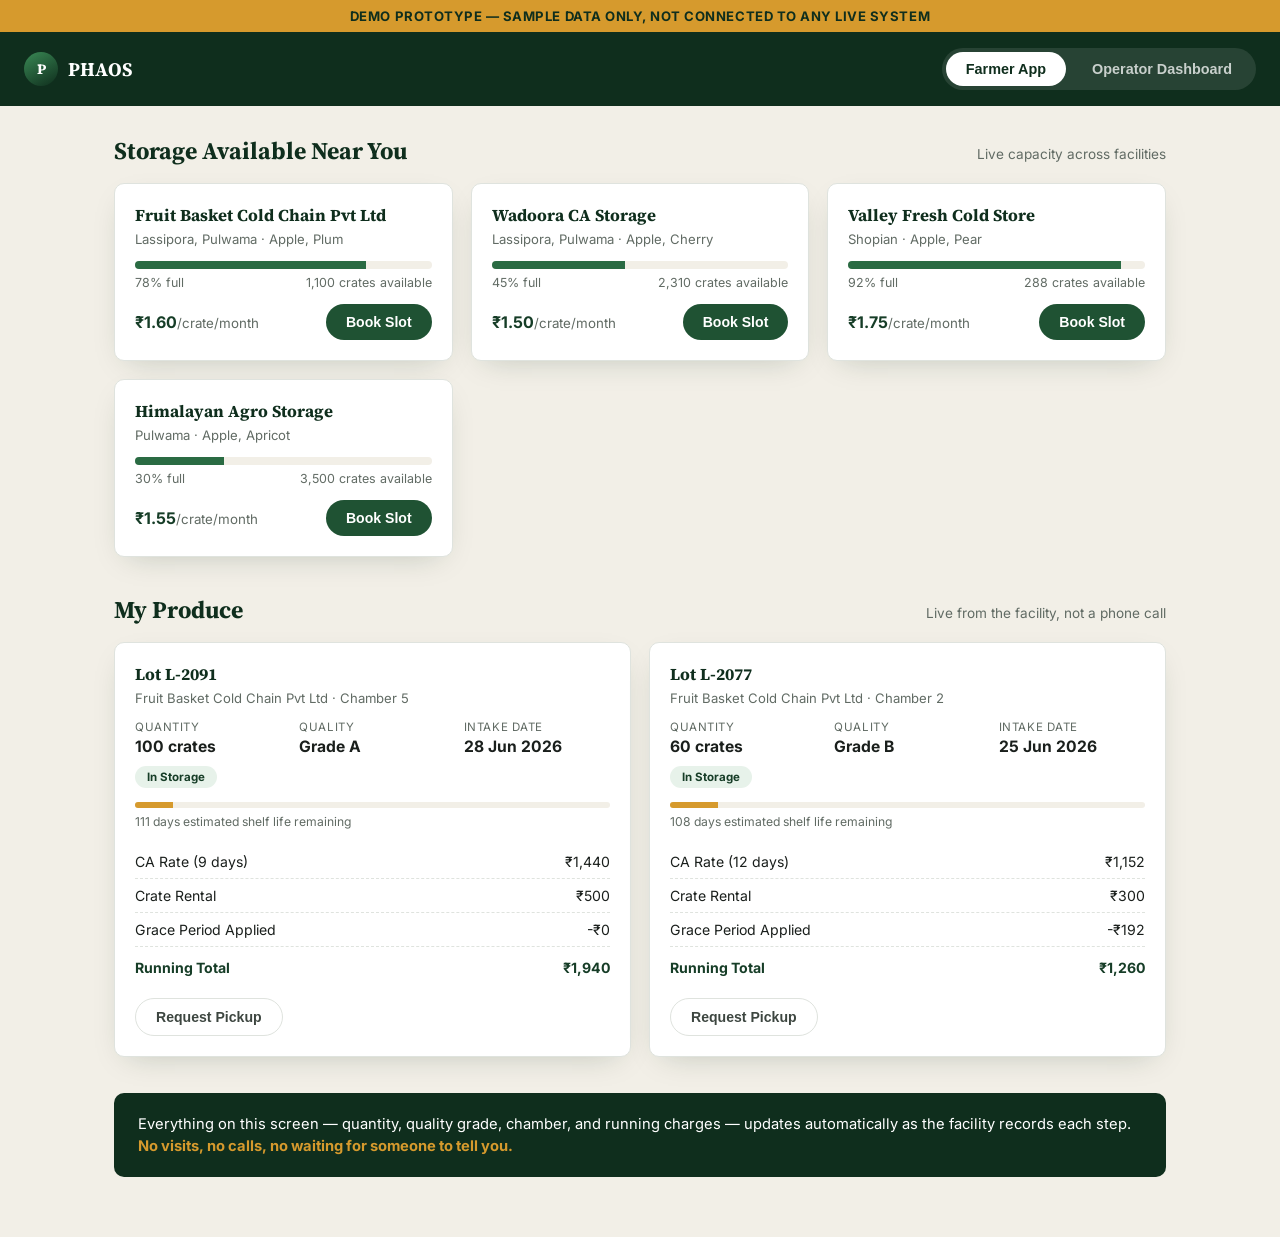
==== phaos-mvp/index.html @ 26be8e6c "Add PHAOS demo prototype for CA owner feedback session" ====
<!DOCTYPE html>
<html lang="en">
<head>
<meta charset="UTF-8" />
<meta name="viewport" content="width=device-width, initial-scale=1.0" />
<title>PHAOS — Demo Prototype</title>
<link rel="preconnect" href="https://fonts.googleapis.com">
<link href="https://fonts.googleapis.com/css2?family=Inter:wght@400;500;600;700&family=Source+Serif+4:wght@500;600;700&display=swap" rel="stylesheet">
<link rel="stylesheet" href="css/style.css" />
</head>
<body>

<div class="demo-banner">DEMO PROTOTYPE — SAMPLE DATA ONLY, NOT CONNECTED TO ANY LIVE SYSTEM</div>

<header class="app-header">
  <div class="brand"><span class="brand-mark">P</span> PHAOS</div>
  <div class="tabs">
    <button class="tab-btn active" data-tab="farmer" onclick="switchTab('farmer')">Farmer App</button>
    <button class="tab-btn" data-tab="operator" onclick="switchTab('operator')">Operator Dashboard</button>
  </div>
</header>

<main>

  <section id="view-farmer" class="view active">
    <div class="section-title">
      <h2>Storage Available Near You</h2>
      <p>Live capacity across facilities</p>
    </div>
    <div class="grid" id="facility-list"></div>

    <div class="section-title">
      <h2>My Produce</h2>
      <p>Live from the facility, not a phone call</p>
    </div>
    <div class="grid" id="lot-list"></div>

    <div class="callout">
      Everything on this screen — quantity, quality grade, chamber, and running charges — updates automatically as the facility records each step. <strong>No visits, no calls, no waiting for someone to tell you.</strong>
    </div>
  </section>

  <section id="view-operator" class="view">
    <div class="section-title">
      <h2>Chamber Occupancy</h2>
      <p>Live view — same data your farmers now see on their own phones</p>
    </div>
    <div class="dash-grid" id="chamber-grid"></div>

    <div class="section-title">
      <h2>Recent Activity</h2>
      <p>Across all gate, quality, and dispatch events</p>
    </div>
    <div class="activity-feed" id="activity-feed"></div>

    <div class="callout">
      This is the same operational visibility you have today — <strong>plus a farmer-facing layer your current system doesn't offer</strong>, at no extra work for your staff.
    </div>
  </section>

</main>

<div class="modal-overlay" id="modal-overlay">
  <div class="modal">
    <h3 id="modal-facility-name">Book Storage</h3>
    <div id="modal-body"></div>
  </div>
</div>

<script src="js/app.js"></script>
</body>
</html>
---- phaos-mvp/css/style.css ----
:root {
  --green-900: #0f2e1d;
  --green-800: #163d27;
  --green-700: #1f5233;
  --green-600: #2a6b43;
  --green-500: #3a8955;
  --green-100: #e7f2ea;
  --amber-500: #d69a2d;
  --amber-600: #b9821f;
  --ink-900: #1a1f1c;
  --ink-700: #3d4640;
  --ink-500: #616b64;
  --paper: #fbfaf7;
  --paper-alt: #f2efe7;
  --line: #dfe3de;
  --white: #ffffff;
  --radius: 10px;
  --shadow: 0 10px 30px -14px rgba(15, 46, 29, 0.25);
  --sans: "Inter", "Segoe UI", system-ui, sans-serif;
  --serif: "Source Serif 4", Georgia, serif;
}

* { box-sizing: border-box; }
body {
  margin: 0;
  font-family: var(--sans);
  background: var(--paper-alt);
  color: var(--ink-900);
}

.demo-banner {
  background: var(--amber-500);
  color: var(--green-900);
  text-align: center;
  font-weight: 700;
  font-size: 0.82rem;
  letter-spacing: 0.04em;
  padding: 8px;
}

header.app-header {
  background: var(--green-900);
  color: var(--white);
  padding: 16px 24px;
  display: flex;
  align-items: center;
  justify-content: space-between;
  flex-wrap: wrap;
  gap: 12px;
}
.brand { display: flex; align-items: center; gap: 10px; font-family: var(--serif); font-weight: 700; font-size: 1.2rem; }
.brand-mark {
  width: 34px; height: 34px; border-radius: 50%;
  background: linear-gradient(150deg, var(--green-500), var(--green-900));
  display: flex; align-items: center; justify-content: center;
  font-family: var(--serif); font-weight: 700; font-size: 0.9rem;
}
.tabs { display: flex; gap: 6px; background: rgba(255,255,255,0.1); padding: 4px; border-radius: 999px; }
.tab-btn {
  border: none; background: transparent; color: rgba(255,255,255,0.75);
  padding: 9px 20px; border-radius: 999px; font-weight: 600; font-size: 0.9rem; cursor: pointer;
}
.tab-btn.active { background: var(--white); color: var(--green-900); }

main { max-width: 1100px; margin: 0 auto; padding: 28px 24px 60px; }
.view { display: none; }
.view.active { display: block; }

.section-title { display: flex; align-items: baseline; justify-content: space-between; margin-bottom: 16px; }
.section-title h2 { font-family: var(--serif); margin: 0; color: var(--green-900); }
.section-title p { margin: 0; color: var(--ink-500); font-size: 0.85rem; }

.grid { display: grid; gap: 18px; grid-template-columns: repeat(auto-fit, minmax(260px, 1fr)); margin-bottom: 36px; }

.card {
  background: var(--white); border: 1px solid var(--line); border-radius: var(--radius);
  padding: 20px; box-shadow: var(--shadow);
}
.card h3 { margin: 0 0 4px; font-family: var(--serif); color: var(--green-900); font-size: 1.05rem; }
.card .loc { color: var(--ink-500); font-size: 0.82rem; margin-bottom: 14px; }

.capacity-bar { height: 8px; border-radius: 999px; background: var(--paper-alt); overflow: hidden; margin: 8px 0 6px; }
.capacity-fill { height: 100%; background: var(--green-600); }
.capacity-label { font-size: 0.78rem; color: var(--ink-500); display: flex; justify-content: space-between; margin-bottom: 14px; }

.rate-row { display: flex; justify-content: space-between; align-items: center; margin-top: 14px; }
.rate { font-weight: 700; color: var(--green-800); }
.rate small { font-weight: 400; color: var(--ink-500); }

.btn {
  border: none; border-radius: 999px; padding: 10px 20px; font-weight: 600; font-size: 0.88rem;
  cursor: pointer; transition: 0.15s;
}
.btn-primary { background: var(--green-700); color: var(--white); }
.btn-primary:hover { background: var(--green-800); }
.btn-ghost { background: transparent; border: 1px solid var(--line); color: var(--ink-700); }
.btn-ghost:hover { background: var(--paper-alt); }

.lot-card { display: grid; grid-template-columns: 1fr 1fr 1fr; gap: 18px; }
.lot-field { }
.lot-field .label { font-size: 0.72rem; text-transform: uppercase; letter-spacing: 0.05em; color: var(--ink-500); margin-bottom: 3px; }
.lot-field .val { font-weight: 700; color: var(--ink-900); font-size: 0.98rem; }
.lot-status { display: inline-block; padding: 4px 12px; border-radius: 999px; font-size: 0.72rem; font-weight: 700; background: var(--green-100); color: var(--green-800); margin-top: 10px; }
.lot-progress { margin-top: 14px; }
.lot-progress-bar { height: 6px; border-radius: 999px; background: var(--paper-alt); overflow: hidden; }
.lot-progress-fill { height: 100%; background: var(--amber-500); }
.lot-progress-label { font-size: 0.76rem; color: var(--ink-500); margin-top: 6px; }

.bill-line { display: flex; justify-content: space-between; padding: 8px 0; border-bottom: 1px dashed var(--line); font-size: 0.88rem; }
.bill-line.total { border-bottom: none; font-weight: 700; color: var(--green-800); padding-top: 12px; }

.dash-grid { display: grid; grid-template-columns: repeat(auto-fill, minmax(150px, 1fr)); gap: 10px; margin-bottom: 32px; }
.chamber {
  border-radius: 8px; padding: 12px; font-size: 0.78rem; background: var(--white); border: 1px solid var(--line);
}
.chamber.active { background: var(--green-100); border-color: var(--green-500); }
.chamber .num { font-weight: 700; color: var(--green-800); font-size: 0.9rem; }
.chamber .qty { color: var(--ink-700); margin-top: 4px; }
.chamber .date { color: var(--ink-500); font-size: 0.7rem; margin-top: 2px; }

.activity-feed { background: var(--white); border: 1px solid var(--line); border-radius: var(--radius); padding: 6px 0; }
.activity-item { display: flex; align-items: center; gap: 12px; padding: 12px 20px; border-bottom: 1px solid var(--paper-alt); font-size: 0.88rem; }
.activity-item:last-child { border-bottom: none; }
.activity-dot { width: 8px; height: 8px; border-radius: 50%; background: var(--green-500); flex-shrink: 0; }
.activity-dot.amber { background: var(--amber-500); }
.activity-time { margin-left: auto; color: var(--ink-500); font-size: 0.78rem; white-space: nowrap; }

.callout {
  background: var(--green-900); color: var(--white); border-radius: var(--radius);
  padding: 20px 24px; margin-top: 8px; font-size: 0.92rem; line-height: 1.5;
}
.callout strong { color: var(--amber-500); }

.modal-overlay {
  display: none; position: fixed; inset: 0; background: rgba(15,46,29,0.5);
  align-items: center; justify-content: center; z-index: 50;
}
.modal-overlay.open { display: flex; }
.modal {
  background: var(--white); border-radius: var(--radius); padding: 28px; width: 90%; max-width: 420px;
}
.modal h3 { font-family: var(--serif); margin-top: 0; color: var(--green-900); }
.modal label { display: block; font-size: 0.82rem; font-weight: 600; margin: 14px 0 6px; }
.modal input, .modal select { width: 100%; padding: 10px 12px; border: 1px solid var(--line); border-radius: 8px; font-family: var(--sans); font-size: 0.92rem; }
.modal-actions { display: flex; gap: 10px; margin-top: 22px; }
.success-box { text-align: center; padding: 10px 0; }
.success-box .check { width: 54px; height: 54px; border-radius: 50%; background: var(--green-100); color: var(--green-700); display: flex; align-items: center; justify-content: center; font-size: 1.6rem; margin: 0 auto 14px; }
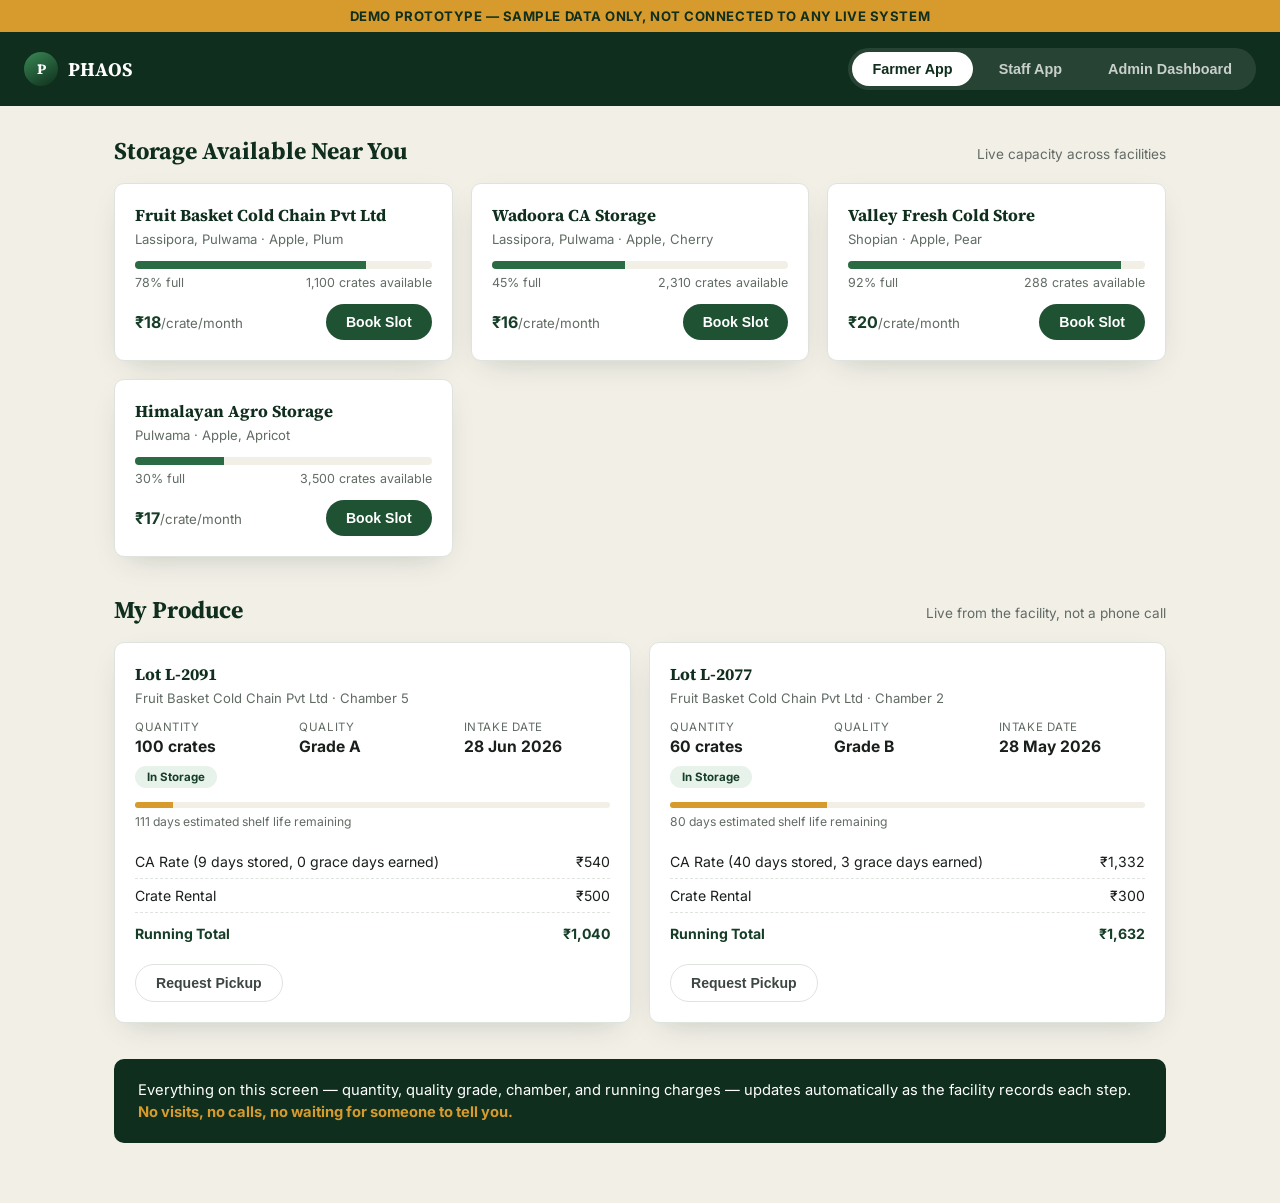
==== commit 41ba5f6f: "Expand MVP to cover all 9 modules: Staff App and full Admin Dashboard" ====
--- a/phaos-mvp/index.html
+++ b/phaos-mvp/index.html
@@ -16,12 +16,14 @@
   <div class="brand"><span class="brand-mark">P</span> PHAOS</div>
   <div class="tabs">
     <button class="tab-btn active" data-tab="farmer" onclick="switchTab('farmer')">Farmer App</button>
-    <button class="tab-btn" data-tab="operator" onclick="switchTab('operator')">Operator Dashboard</button>
+    <button class="tab-btn" data-tab="staff" onclick="switchTab('staff')">Staff App</button>
+    <button class="tab-btn" data-tab="admin" onclick="switchTab('admin')">Admin Dashboard</button>
   </div>
 </header>
 
 <main>
 
+  <!-- ===================== FARMER APP (Modules 1 partial, 3) ===================== -->
   <section id="view-farmer" class="view active">
     <div class="section-title">
       <h2>Storage Available Near You</h2>
@@ -40,21 +42,127 @@
     </div>
   </section>
 
-  <section id="view-operator" class="view">
-    <div class="section-title">
-      <h2>Chamber Occupancy</h2>
-      <p>Live view — same data your farmers now see on their own phones</p>
+  <!-- ===================== STAFF APP (Modules 2, 4, 5) ===================== -->
+  <section id="view-staff" class="view">
+    <div class="subnav">
+      <button class="subnav-btn active" data-sub="onboarding" onclick="switchSub('staff','onboarding')">Grower Onboarding</button>
+      <button class="subnav-btn" data-sub="gatein" onclick="switchSub('staff','gatein')">Gate In</button>
+      <button class="subnav-btn" data-sub="weighing" onclick="switchSub('staff','weighing')">Weighing</button>
+      <button class="subnav-btn" data-sub="qc" onclick="switchSub('staff','qc')">Quality Control</button>
+      <button class="subnav-btn" data-sub="bin" onclick="switchSub('staff','bin')">Bin Allocation</button>
+      <button class="subnav-btn" data-sub="dispatch" onclick="switchSub('staff','dispatch')">Dispatch Queue</button>
     </div>
-    <div class="dash-grid" id="chamber-grid"></div>
 
-    <div class="section-title">
-      <h2>Recent Activity</h2>
-      <p>Across all gate, quality, and dispatch events</p>
+    <div id="staff-onboarding" class="subview active">
+      <div class="section-title"><h2>New Grower Onboarding</h2><p>Module 2 — Grower &amp; Agreement</p></div>
+      <div class="card" style="max-width:720px;margin-bottom:28px;">
+        <div class="form-grid">
+          <div class="form-field"><label>Full Name</label><input type="text" id="ob-name" value="Bashir Ahmad" /></div>
+          <div class="form-field"><label>Phone</label><input type="text" id="ob-phone" value="+91 9906745123" /></div>
+          <div class="form-field"><label>Village</label><input type="text" id="ob-village" value="Tral, Pulwama" /></div>
+          <div class="form-field"><label>CA Rate (₹/crate/month)</label><input type="text" id="ob-rate" value="18" /></div>
+          <div class="form-field"><label>Crate Rental (₹/crate)</label><input type="text" id="ob-rental" value="5" /></div>
+          <div class="form-field"><label>Commodity</label><select id="ob-commodity"><option>Apple</option><option>Plum</option><option>Cherry</option></select></div>
+        </div>
+        <button class="btn btn-primary" onclick="onboardGrower()">Save Grower &amp; Generate Agreement</button>
+      </div>
+      <div class="section-title"><h2>Recently Onboarded</h2><p></p></div>
+      <div class="table-wrap"><table class="data-table"><thead><tr><th>Name</th><th>Village</th><th>Phone</th><th>Rate</th><th>Status</th></tr></thead><tbody id="grower-table"></tbody></table></div>
     </div>
-    <div class="activity-feed" id="activity-feed"></div>
 
-    <div class="callout">
-      This is the same operational visibility you have today — <strong>plus a farmer-facing layer your current system doesn't offer</strong>, at no extra work for your staff.
+    <div id="staff-gatein" class="subview">
+      <div class="section-title"><h2>Gate In — Vehicle Intake</h2><p>Module 4 — Intake &amp; Storage Operations</p></div>
+      <div class="card" style="max-width:720px;margin-bottom:28px;">
+        <div class="form-grid">
+          <div class="form-field"><label>Grower</label><select id="gi-grower"></select></div>
+          <div class="form-field"><label>Vehicle No.</label><input type="text" id="gi-vehicle" value="JK04G-6423" /></div>
+          <div class="form-field"><label>Package Type</label><select id="gi-package"><option>Crates</option><option>Bags</option></select></div>
+          <div class="form-field"><label>Quantity</label><input type="text" id="gi-qty" value="120" /></div>
+        </div>
+        <button class="btn btn-primary" onclick="gateIn()">Record Gate In</button>
+      </div>
+      <div class="section-title"><h2>Today's Gate Entries</h2><p></p></div>
+      <div class="table-wrap"><table class="data-table"><thead><tr><th>Lot ID</th><th>Grower</th><th>Vehicle</th><th>Qty</th><th>Status</th></tr></thead><tbody id="gatein-table"></tbody></table></div>
+    </div>
+
+    <div id="staff-weighing" class="subview">
+      <div class="section-title"><h2>Weighing Queue</h2><p>Module 4 — auto-capture from weighbridge, or manual entry</p></div>
+      <div id="weighing-queue"></div>
+    </div>
+
+    <div id="staff-qc" class="subview">
+      <div class="section-title"><h2>Quality Control Queue</h2><p>Module 4 — grade + photo evidence</p></div>
+      <div id="qc-queue"></div>
+    </div>
+
+    <div id="staff-bin" class="subview">
+      <div class="section-title"><h2>Bin Allocation Queue</h2><p>Module 4 — assign chamber, floor, bin</p></div>
+      <div id="bin-queue"></div>
+    </div>
+
+    <div id="staff-dispatch" class="subview">
+      <div class="section-title"><h2>Dispatch Requests</h2><p>Module 5 — farmer-initiated, staff-confirmed</p></div>
+      <div id="dispatch-queue"></div>
+    </div>
+  </section>
+
+  <!-- ===================== ADMIN DASHBOARD (Modules 6, 7, 8, 9) ===================== -->
+  <section id="view-admin" class="view">
+    <div class="subnav">
+      <button class="subnav-btn active" data-sub="overview" onclick="switchSub('admin','overview')">Overview</button>
+      <button class="subnav-btn" data-sub="invoices" onclick="switchSub('admin','invoices')">Invoices</button>
+      <button class="subnav-btn" data-sub="import" onclick="switchSub('admin','import')">Data Import</button>
+      <button class="subnav-btn" data-sub="notifications" onclick="switchSub('admin','notifications')">Notifications</button>
+      <button class="subnav-btn" data-sub="facilities" onclick="switchSub('admin','facilities')">Facilities</button>
+    </div>
+
+    <div id="admin-overview" class="subview active">
+      <div class="section-title">
+        <h2>Chamber Occupancy</h2>
+        <p>Live view — same data your farmers now see on their own phones</p>
+      </div>
+      <div class="dash-grid" id="chamber-grid"></div>
+
+      <div class="section-title">
+        <h2>Recent Activity</h2>
+        <p>Across all gate, quality, and dispatch events</p>
+      </div>
+      <div class="activity-feed" id="activity-feed"></div>
+
+      <div class="callout">
+        This is the same operational visibility you have today — <strong>plus a farmer-facing layer your current system doesn't offer</strong>, at no extra work for your staff.
+      </div>
+    </div>
+
+    <div id="admin-invoices" class="subview">
+      <div class="section-title"><h2>Invoices</h2><p>Module 6 — generated automatically from CA rate, grace days, and crate rental</p></div>
+      <div class="grid" style="grid-template-columns:repeat(4,1fr);margin-bottom:24px;">
+        <div class="stat-card"><div class="num" id="stat-total-billed">—</div><div class="lbl">Total Billed (this month)</div></div>
+        <div class="stat-card"><div class="num" id="stat-unbilled">—</div><div class="lbl">Unbilled</div></div>
+        <div class="stat-card"><div class="num" id="stat-invoice-count">—</div><div class="lbl">Invoices Generated</div></div>
+        <div class="stat-card"><div class="num" id="stat-avg-grace">—</div><div class="lbl">Avg. Grace Days Earned</div></div>
+      </div>
+      <div class="table-wrap"><table class="data-table"><thead><tr><th>Lot</th><th>Grower</th><th>CA Charge</th><th>Rental</th><th>Total</th><th>Status</th></tr></thead><tbody id="invoice-table"></tbody></table></div>
+    </div>
+
+    <div id="admin-import" class="subview">
+      <div class="section-title"><h2>Data Import &amp; Migration</h2><p>Module 7 — bring a facility's history from their existing system onto PHAOS</p></div>
+      <div class="dropzone" onclick="runImport()">
+        <div style="font-size:1.4rem;margin-bottom:8px;">&#128193;</div>
+        <div style="font-weight:600;color:var(--ink-700);">Click to simulate uploading a CSV export</div>
+        <div style="font-size:0.8rem;margin-top:4px;">Grower Agreements · Product Ledger · Crate Ledger · Chamber Ledger · Billing records</div>
+      </div>
+      <div id="import-result"></div>
+    </div>
+
+    <div id="admin-notifications" class="subview">
+      <div class="section-title"><h2>Notification Log</h2><p>Module 8 — every SMS/WhatsApp sent, and whether it was delivered</p></div>
+      <div class="table-wrap"><table class="data-table"><thead><tr><th>Farmer</th><th>Channel</th><th>Event</th><th>Message</th><th>Sent</th><th>Status</th></tr></thead><tbody id="notification-table"></tbody></table></div>
+    </div>
+
+    <div id="admin-facilities" class="subview">
+      <div class="section-title"><h2>Facility Management</h2><p>Module 9 — onboarding, sync health, cross-facility view</p></div>
+      <div class="table-wrap"><table class="data-table"><thead><tr><th>Facility</th><th>Location</th><th>Track</th><th>Last Sync</th><th>Status</th></tr></thead><tbody id="facility-table"></tbody></table></div>
     </div>
   </section>
 
--- a/phaos-mvp/css/style.css
+++ b/phaos-mvp/css/style.css
@@ -145,3 +145,60 @@
 .modal-actions { display: flex; gap: 10px; margin-top: 22px; }
 .success-box { text-align: center; padding: 10px 0; }
 .success-box .check { width: 54px; height: 54px; border-radius: 50%; background: var(--green-100); color: var(--green-700); display: flex; align-items: center; justify-content: center; font-size: 1.6rem; margin: 0 auto 14px; }
+
+/* Sub-navigation within a main tab */
+.subnav { display: flex; gap: 8px; flex-wrap: wrap; margin-bottom: 24px; border-bottom: 1px solid var(--line); padding-bottom: 14px; }
+.subnav-btn {
+  border: 1px solid var(--line); background: var(--white); color: var(--ink-700);
+  padding: 7px 16px; border-radius: 999px; font-weight: 600; font-size: 0.82rem; cursor: pointer;
+}
+.subnav-btn.active { background: var(--green-700); border-color: var(--green-700); color: var(--white); }
+.subview { display: none; }
+.subview.active { display: block; }
+
+/* Forms embedded directly in a card, not just modals */
+.form-grid { display: grid; grid-template-columns: repeat(auto-fit, minmax(180px, 1fr)); gap: 14px; margin-bottom: 16px; }
+.form-field label { display: block; font-size: 0.76rem; font-weight: 600; color: var(--ink-500); text-transform: uppercase; letter-spacing: 0.03em; margin-bottom: 5px; }
+.form-field input, .form-field select {
+  width: 100%; padding: 9px 12px; border: 1px solid var(--line); border-radius: 8px;
+  font-family: var(--sans); font-size: 0.9rem;
+}
+
+/* Tables */
+.table-wrap { background: var(--white); border: 1px solid var(--line); border-radius: var(--radius); overflow: hidden; margin-bottom: 32px; }
+table.data-table { width: 100%; border-collapse: collapse; font-size: 0.86rem; }
+table.data-table th {
+  text-align: left; background: var(--paper-alt); color: var(--ink-500); font-weight: 700;
+  font-size: 0.72rem; text-transform: uppercase; letter-spacing: 0.03em; padding: 10px 16px;
+}
+table.data-table td { padding: 12px 16px; border-top: 1px solid var(--paper-alt); }
+table.data-table tr:hover td { background: var(--paper-alt); }
+
+/* Status badges, semantic colors */
+.badge { display: inline-block; padding: 4px 11px; border-radius: 999px; font-size: 0.72rem; font-weight: 700; }
+.badge-pending { background: #fbeecb; color: var(--amber-600); }
+.badge-active { background: var(--green-100); color: var(--green-800); }
+.badge-done { background: #e2e8e4; color: var(--ink-700); }
+.badge-error { background: #fbe4e0; color: #a13a2a; }
+
+/* Queue cards for staff workflow screens */
+.queue-card {
+  background: var(--white); border: 1px solid var(--line); border-radius: var(--radius);
+  padding: 16px 20px; display: flex; align-items: center; justify-content: space-between;
+  gap: 16px; margin-bottom: 10px; flex-wrap: wrap;
+}
+.queue-card .who { font-weight: 700; color: var(--ink-900); }
+.queue-card .meta { color: var(--ink-500); font-size: 0.82rem; }
+.queue-actions { display: flex; gap: 8px; }
+
+/* Upload dropzone for Data Import */
+.dropzone {
+  border: 2px dashed var(--line); border-radius: var(--radius); padding: 36px;
+  text-align: center; color: var(--ink-500); background: var(--white); margin-bottom: 20px; cursor: pointer;
+}
+.dropzone:hover { border-color: var(--green-500); color: var(--green-700); }
+
+/* Stat cards for Admin overview */
+.stat-card { background: var(--white); border: 1px solid var(--line); border-radius: var(--radius); padding: 16px 18px; }
+.stat-card .num { font-family: var(--serif); font-size: 1.6rem; font-weight: 700; color: var(--green-800); }
+.stat-card .lbl { font-size: 0.78rem; color: var(--ink-500); margin-top: 2px; }
